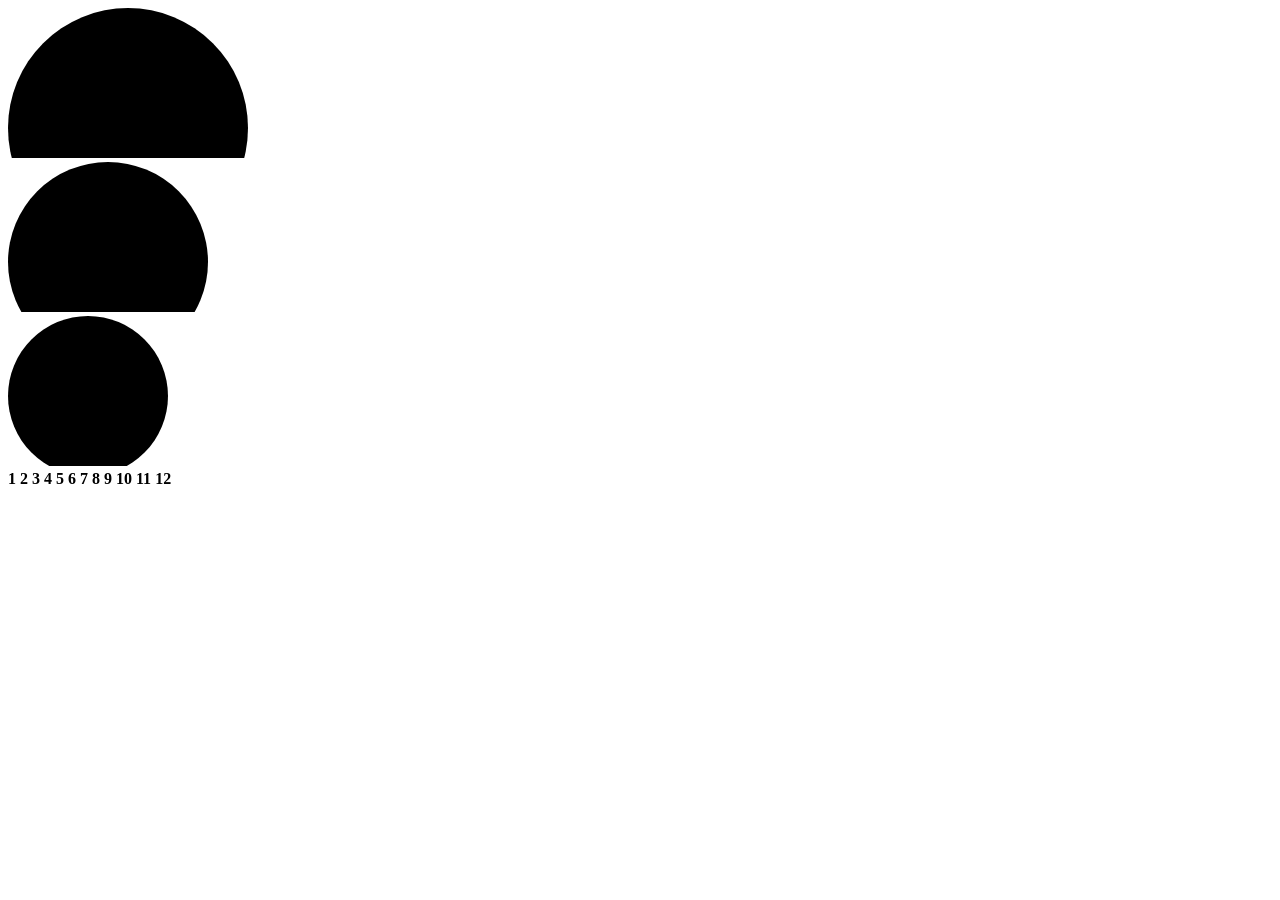
==== clock.html @ 636df816 "Create clock.html" ====
<!DOCTYPE html>
<html lang="en">

<head>
    <meta charset="UTF-8">
    <meta name="viewport" content="width=device-width, initial-scale=1.0">
    <title>Analog Clock</title>
    <link rel="stylesheet" href="style.css">
</head>

<body>
    <div class="clock">
        <div id="time">
            <div class="circle" style="--clr:#ff2972">
                <div class="dots sec_dot"></div>
                <svg>
                    <circle cx="120" cy="120" r="120" id="ss"></circle>
                </svg>
            </div>
            <div class="circle" style="--clr:#fee800">
                <div class="dots min_dot"></div>
                <svg>
                    <circle cx="100" cy="100" r="100" id="mm"></circle>
                </svg>
            </div>
            <div class="circle" style="--clr:#04fc43">
                <div class="dots hr_dot"></div>
                <svg>
                    <circle cx="80" cy="80" r="80" id="hh"></circle>
                </svg>
            </div>

            <div class="niddles" style="--clr2:#ff2972;" id="sc"><i></i></div>
            <div class="niddles niddle2" style="--clr2:#fee800;" id="mn"><i></i></div>
            <div class="niddles niddle3" style="--clr2:#04fc43;" id="hr"><i></i></div>

            <span style="--i:1;"><b>1</b></span>
            <span style="--i:2;"><b>2</b></span>
            <span style="--i:3;"><b>3</b></span>
            <span style="--i:4;"><b>4</b></span>
            <span style="--i:5;"><b>5</b></span>
            <span style="--i:6;"><b>6</b></span>
            <span style="--i:7;"><b>7</b></span>
            <span style="--i:8;"><b>8</b></span>
            <span style="--i:9;"><b>9</b></span>
            <span style="--i:10;"><b>10</b></span>
            <span style="--i:11;"><b>11</b></span>
            <span style="--i:12;" id="timeLabel"><b>12</b></span>

        </div>
    </div>
    <script src="https://moment.github.io/luxon/global/luxon.min.js"></script>
    <script>
        var global = 0;
        var globalNew = 0;
        setInterval(() => {
            let hh = document.getElementById('hh');
            let mm = document.getElementById('mm');
            let ss = document.getElementById('ss');

            let sec_dot = document.querySelector('.sec_dot');
            let min_dot = document.querySelector('.min_dot');
            let hr_dot = document.querySelector('.hr_dot');

            let hr = document.getElementById('hr');
            let mn = document.getElementById('mn');
            let sc = document.getElementById('sc');

            // Get the selected option from the URL query string
            const urlParams = new URLSearchParams(window.location.search);
            const selectedOption = urlParams.get('timezone');

            const currentTime = luxon.DateTime.now().setZone(selectedOption);

            // console.log(currentTime.hour);
            var timeL = "";
            var timeLabel = document.getElementById('timeLabel');
            if (currentTime.hour >= 12) {
                timeL = "PM";
            } else {
                timeL = "AM";
            }
            timeLabel.innerHTML = timeL;
            h = currentTime.hour % 12;
            m = currentTime.minute;
            s = currentTime.second;

            // console.log(htime);
            // console.log(mtime);
            // console.log(stime);

            // let h = new Date().getHours();
            // let m = new Date().getMinutes();
            // let s = new Date().getSeconds();
            var a = 0;
            var b = 0;
            // if (m % 5 == 0) {
            var t = m / 5;
            a = t * 2.5;
            b = t * 17;
            global = (h * 30) + a;
            globalNew = (512 - (510 * h) / 12) - (2.5 * t);
            // }

            hh.style.strokeDashoffset = globalNew;
            // 12 hrs clock
            mm.style.strokeDashoffset = 630 - (630 * m) / 60;
            // 60 minutes
            ss.style.strokeDashoffset = 760 - (760 * s) / 60;
            // 60 seconds

            // else {
            //     a = 0;
            //     global = (h * 30) + a;
            // }

            sec_dot.style.transform = `rotateZ(${s * 6}deg)`;
            // 360 / 60seconds = 6
            min_dot.style.transform = `rotateZ(${m * 6}deg)`;
            // 360 / 60minutes = 6
            hr_dot.style.transform = `rotateZ(${global}deg)`;
            // 360 / 12hrs = 30

            hr.style.transform = `rotateZ(${global}deg)`;
            mn.style.transform = `rotateZ(${m * 6}deg)`;
            sc.style.transform = `rotateZ(${s * 6}deg)`;

        })
    </script>
</body>

</html>
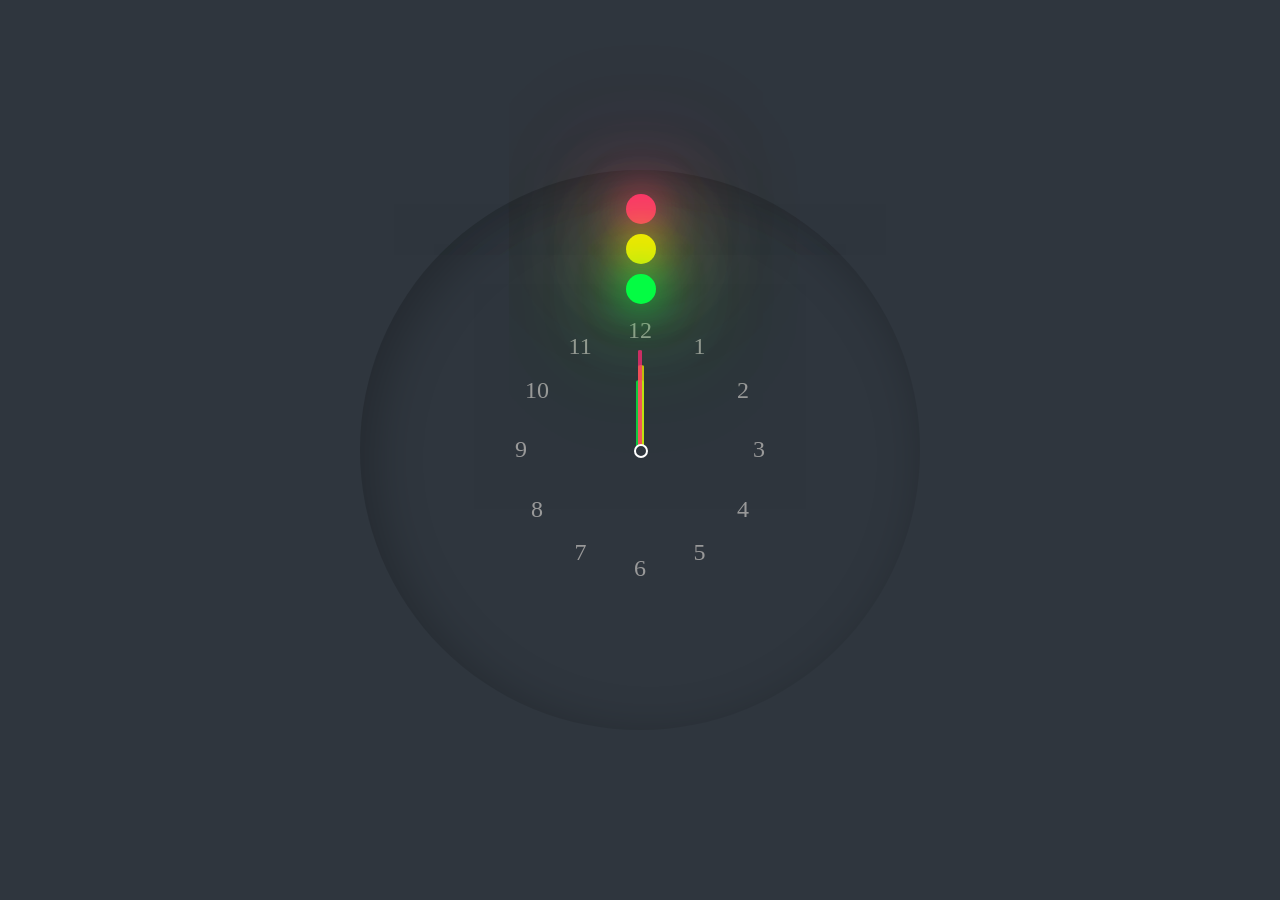
==== commit 4697a12b: "Update clock.html" ====
--- a/style.css
+++ b/style.css
@@ -0,0 +1,184 @@
+* {
+    margin: 0;
+    padding: 0;
+    box-sizing: border-box;
+}
+
+body {
+    display: flex;
+    justify-content: center;
+    align-items: center;
+    min-height: 100vh;
+    overflow: hidden;
+    background: #2f363e;
+    background-image: url('oldtext.jpg');
+    background-size: cover;
+    background-repeat: no-repeat;
+}
+
+.clock {
+    position: relative;
+    width: 280px;
+    height: 280px;
+    display: flex;
+    justify-content: center;
+    align-items: center;
+    scale: 2;
+    box-shadow: inset 5px 5px 25px rgba(0, 0, 0, 0.25);
+    border-radius: 50%;
+}
+
+.clock::before
+{
+    content: '';
+    position: absolute;
+    width: 5px;
+    height: 5px;
+    background: #2f363e;
+    z-index: 10000;
+    border: 1px solid #fff;
+    border-radius: 50%;
+}
+
+#time {
+    position: relative;
+    width: 250px;
+    height: 250px;
+    display: flex;
+    justify-content: center;
+    align-items: center;
+}
+
+#time .circle {
+    position: absolute;
+    display: flex;
+    justify-content: center;
+    align-items: center;
+}
+
+#time .circle svg {
+    position: relative;
+    transform: rotate(270deg);
+}
+
+#time .circle:nth-child(1) svg {
+    width: 250px;
+    height: 250px;
+}
+
+#time .circle:nth-child(2) svg {
+    width: 210px;
+    height: 210px;
+}
+
+#time .circle:nth-child(3) svg {
+    width: 170px;
+    height: 170px;
+}
+
+#time .circle svg circle {
+    width: 100%;
+    height: 100%;
+    fill: transparent;
+    stroke-width: 5;
+    stroke: var(--clr);
+    transform: translate(5px, 5px);
+    opacity: 0.25;
+}
+
+#time .circle:nth-child(1) svg circle {
+    stroke-dasharray: 760;
+    stroke-dashoffset: 760;
+}
+
+#time .circle:nth-child(2) svg circle {
+    stroke-dasharray: 630;
+    stroke-dashoffset: 630;
+}
+
+#time .circle:nth-child(3) svg circle {
+    stroke-dasharray: 510;
+    stroke-dashoffset: 510;
+}
+
+.dots {
+    position: absolute;
+    width: 100%;
+    height: 100%;
+    display: flex;
+    align-items: flex-start;
+    justify-content: center;
+    z-index: 10;
+}
+
+.dots::before {
+    content: '';
+    position: absolute;
+    top: -3px;
+    width: 15px;
+    height: 15px;
+    background: var(--clr);
+    border-radius: 50%;
+    box-shadow: 0 0 20px var(--clr),
+        0 0 40px var(--clr),
+        0 0 60px var(--clr),
+        0 0 80px var(--clr);
+}
+
+.niddles {
+    position: absolute;
+    width: 200px;
+    height: 200px;
+    border-radius: 50%;
+    display: flex;
+    justify-content: center;
+    align-items: flex-start;
+    z-index: 10;
+}
+
+.niddles i {
+    position: absolute;
+    width: 2px;
+    background: var(--clr2);
+    height: 50%;
+    opacity: 0.75;
+    border-radius: 6px;
+    transform-origin: bottom;
+    transform: scaleY(0.5);
+}
+
+.niddles.niddle2 {
+    width: 170px;
+    height: 170px;
+    z-index: 9;
+}
+
+.niddles.niddle2 i {
+    width: 3px;
+}
+
+.niddles.niddle3 {
+    width: 140px;
+    height: 140px;
+    z-index: 8;
+}
+
+.niddles.niddle3 i {
+    width: 4px;
+}
+#time span
+{
+    position: absolute;
+    inset: 55px;
+    text-align: center;
+    color: #999;
+    font-family: consolas;
+    transform: rotate(calc(30deg * var(--i)));
+}
+#time span b
+{
+    font-size: 0.75em;
+    font-weight: 500;
+    display: inline-block;
+    transform: rotate(calc(-30deg * var(--i)));
+}
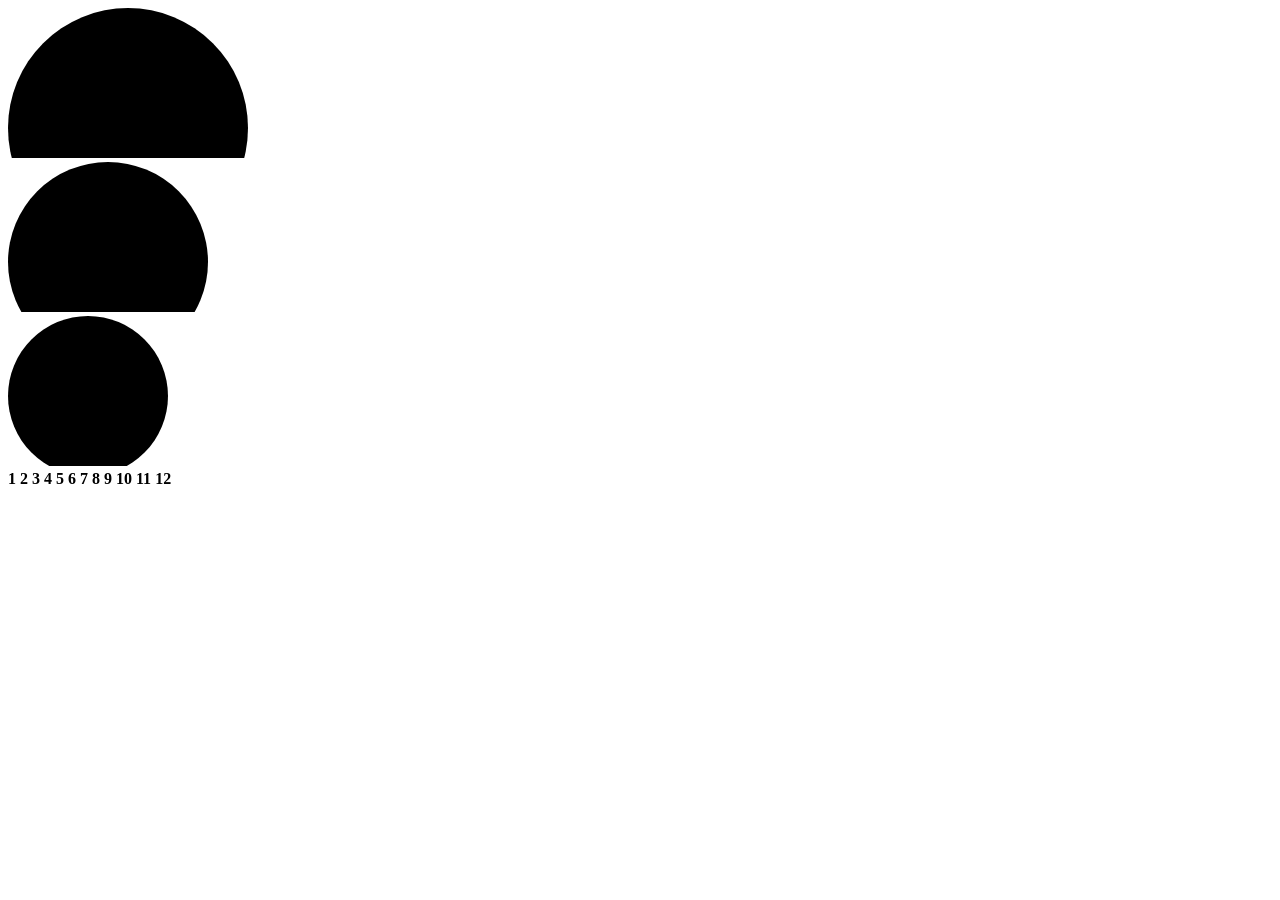
==== commit cff56f93: "Update clock.html" ====
--- a/clock.html
+++ b/clock.html
@@ -5,7 +5,7 @@
     <meta charset="UTF-8">
     <meta name="viewport" content="width=device-width, initial-scale=1.0">
     <title>Analog Clock</title>
-    <link rel="stylesheet" href="style.css">
+    <link rel="stylesheet" href="atphotal.github.io/style.css">
 </head>
 
 <body>
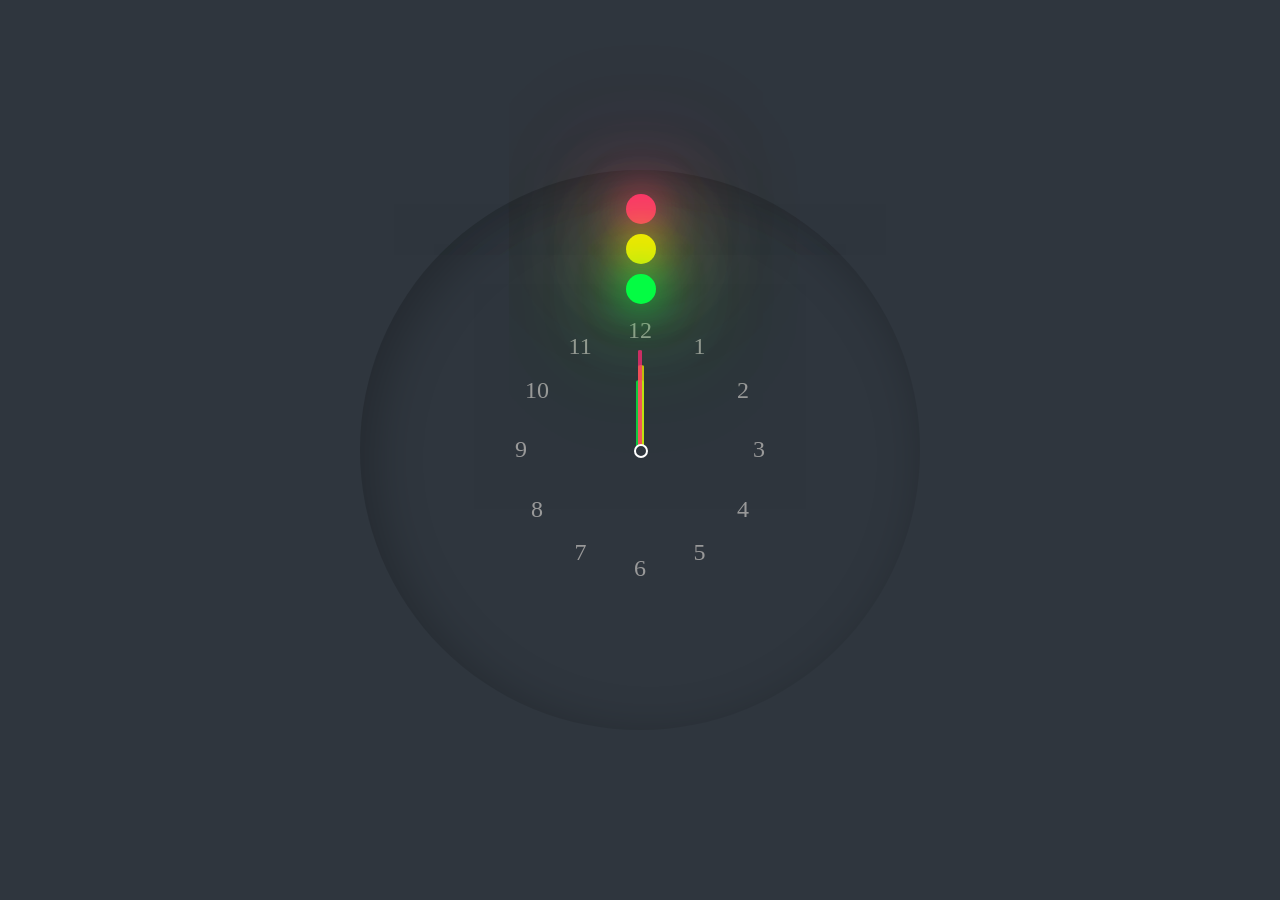
==== commit 0361c884: "Update clock.html" ====
--- a/clock.html
+++ b/clock.html
@@ -5,7 +5,7 @@
     <meta charset="UTF-8">
     <meta name="viewport" content="width=device-width, initial-scale=1.0">
     <title>Analog Clock</title>
-    <link rel="stylesheet" href="atphotal.github.io/style.css">
+    <link rel="stylesheet" href="style.css">
 </head>
 
 <body>
--- a/style.css
+++ b/style.css
@@ -0,0 +1,184 @@
+* {
+    margin: 0;
+    padding: 0;
+    box-sizing: border-box;
+}
+
+body {
+    display: flex;
+    justify-content: center;
+    align-items: center;
+    min-height: 100vh;
+    overflow: hidden;
+    background: #2f363e;
+    background-image: url('oldtext.jpg');
+    background-size: cover;
+    background-repeat: no-repeat;
+}
+
+.clock {
+    position: relative;
+    width: 280px;
+    height: 280px;
+    display: flex;
+    justify-content: center;
+    align-items: center;
+    scale: 2;
+    box-shadow: inset 5px 5px 25px rgba(0, 0, 0, 0.25);
+    border-radius: 50%;
+}
+
+.clock::before
+{
+    content: '';
+    position: absolute;
+    width: 5px;
+    height: 5px;
+    background: #2f363e;
+    z-index: 10000;
+    border: 1px solid #fff;
+    border-radius: 50%;
+}
+
+#time {
+    position: relative;
+    width: 250px;
+    height: 250px;
+    display: flex;
+    justify-content: center;
+    align-items: center;
+}
+
+#time .circle {
+    position: absolute;
+    display: flex;
+    justify-content: center;
+    align-items: center;
+}
+
+#time .circle svg {
+    position: relative;
+    transform: rotate(270deg);
+}
+
+#time .circle:nth-child(1) svg {
+    width: 250px;
+    height: 250px;
+}
+
+#time .circle:nth-child(2) svg {
+    width: 210px;
+    height: 210px;
+}
+
+#time .circle:nth-child(3) svg {
+    width: 170px;
+    height: 170px;
+}
+
+#time .circle svg circle {
+    width: 100%;
+    height: 100%;
+    fill: transparent;
+    stroke-width: 5;
+    stroke: var(--clr);
+    transform: translate(5px, 5px);
+    opacity: 0.25;
+}
+
+#time .circle:nth-child(1) svg circle {
+    stroke-dasharray: 760;
+    stroke-dashoffset: 760;
+}
+
+#time .circle:nth-child(2) svg circle {
+    stroke-dasharray: 630;
+    stroke-dashoffset: 630;
+}
+
+#time .circle:nth-child(3) svg circle {
+    stroke-dasharray: 510;
+    stroke-dashoffset: 510;
+}
+
+.dots {
+    position: absolute;
+    width: 100%;
+    height: 100%;
+    display: flex;
+    align-items: flex-start;
+    justify-content: center;
+    z-index: 10;
+}
+
+.dots::before {
+    content: '';
+    position: absolute;
+    top: -3px;
+    width: 15px;
+    height: 15px;
+    background: var(--clr);
+    border-radius: 50%;
+    box-shadow: 0 0 20px var(--clr),
+        0 0 40px var(--clr),
+        0 0 60px var(--clr),
+        0 0 80px var(--clr);
+}
+
+.niddles {
+    position: absolute;
+    width: 200px;
+    height: 200px;
+    border-radius: 50%;
+    display: flex;
+    justify-content: center;
+    align-items: flex-start;
+    z-index: 10;
+}
+
+.niddles i {
+    position: absolute;
+    width: 2px;
+    background: var(--clr2);
+    height: 50%;
+    opacity: 0.75;
+    border-radius: 6px;
+    transform-origin: bottom;
+    transform: scaleY(0.5);
+}
+
+.niddles.niddle2 {
+    width: 170px;
+    height: 170px;
+    z-index: 9;
+}
+
+.niddles.niddle2 i {
+    width: 3px;
+}
+
+.niddles.niddle3 {
+    width: 140px;
+    height: 140px;
+    z-index: 8;
+}
+
+.niddles.niddle3 i {
+    width: 4px;
+}
+#time span
+{
+    position: absolute;
+    inset: 55px;
+    text-align: center;
+    color: #999;
+    font-family: consolas;
+    transform: rotate(calc(30deg * var(--i)));
+}
+#time span b
+{
+    font-size: 0.75em;
+    font-weight: 500;
+    display: inline-block;
+    transform: rotate(calc(-30deg * var(--i)));
+}
